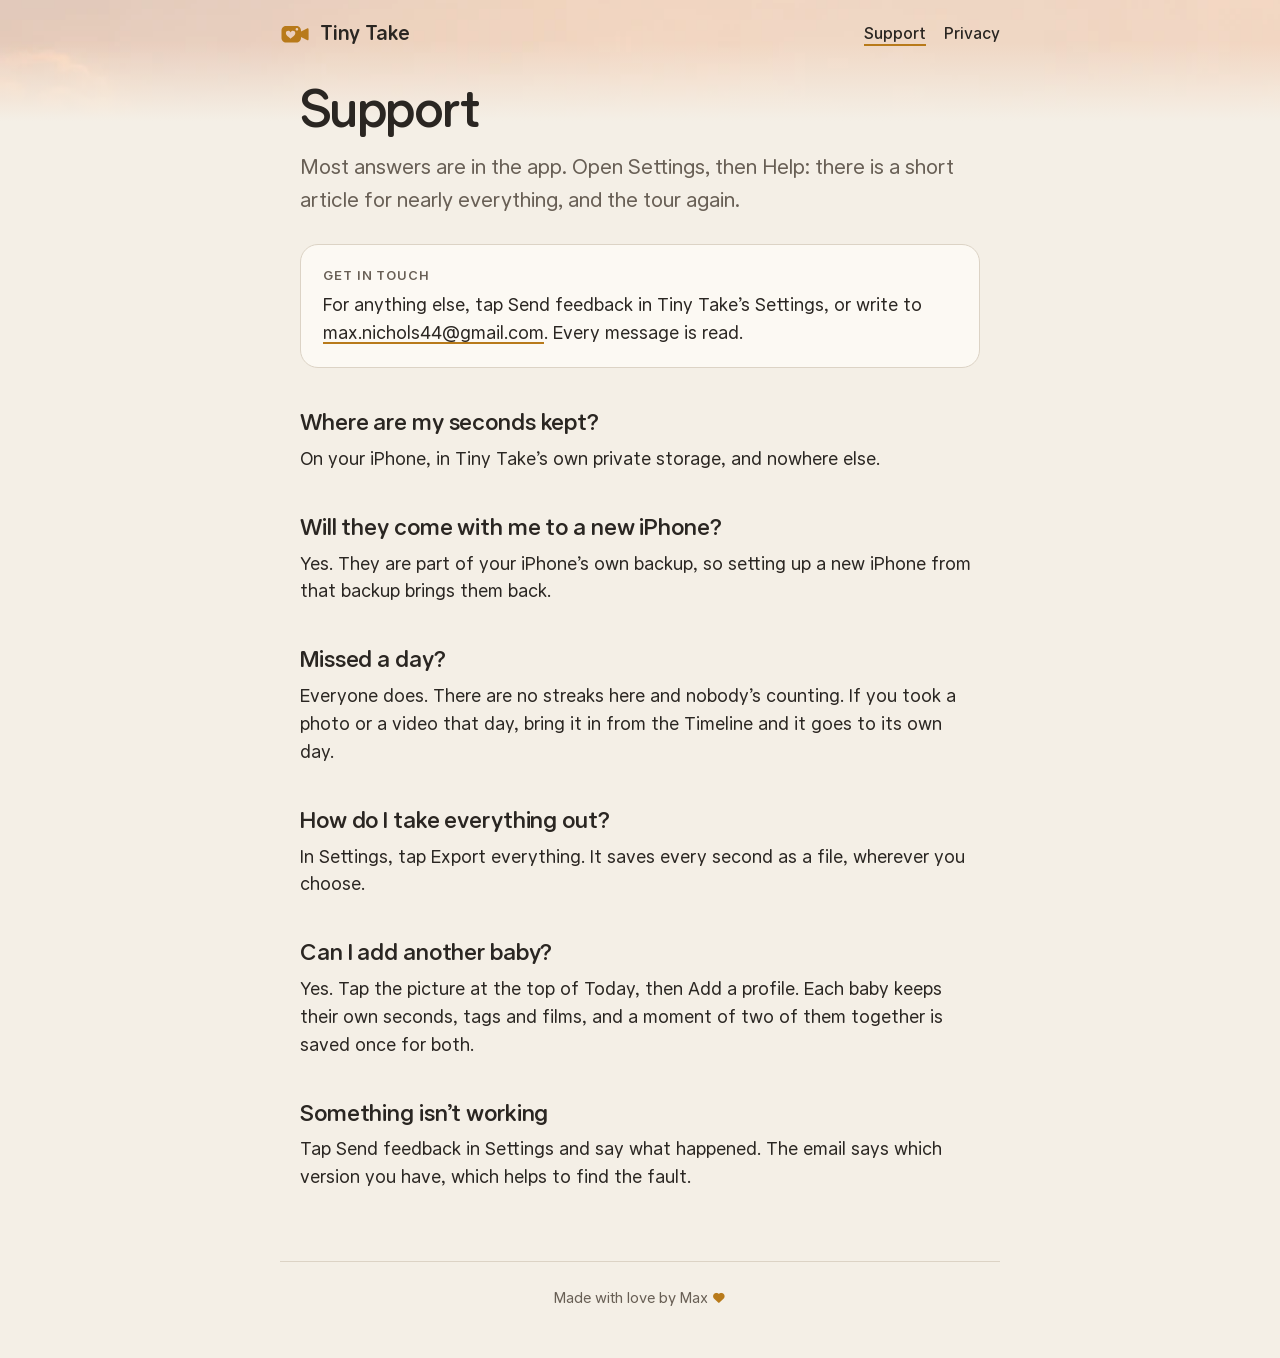
==== support.html @ 1852c401 "The pages as they are in Tiny Take's site folder" ====
<!doctype html>
<html lang="en-GB">
<head>
  <meta charset="utf-8">
  <meta name="viewport" content="width=device-width, initial-scale=1">
  <title>Support · Tiny Take</title>
  <meta name="description" content="Help with Tiny Take, and how to get in touch.">
  <link rel="icon" href="images/favicon.png">
  <link rel="apple-touch-icon" href="images/apple-touch-icon.png">
  <link rel="stylesheet" href="style.css">
</head>
<body>
  <header class="sky">
    <div class="bar">
      <a class="name" href="./"><img src="images/camera.svg" alt="">Tiny Take</a>
      <nav>
        <a href="support.html" aria-current="page">Support</a>
        <a href="privacy.html">Privacy</a>
      </nav>
    </div>
  </header>

  <main>
    <h1>Support</h1>
    <p class="lead">Most answers are in the app. Open Settings, then Help: there is a short article for nearly everything, and the tour again.</p>

    <div class="card">
      <p class="label">Get in touch</p>
      <p>For anything else, tap Send feedback in Tiny Take’s Settings, or write to <a href="mailto:max.nichols44@gmail.com">max.nichols44@gmail.com</a>. Every message is read.</p>
    </div>

    <h2>Where are my seconds kept?</h2>
    <p>On your iPhone, in Tiny Take’s own private storage, and nowhere else.</p>

    <h2>Will they come with me to a new iPhone?</h2>
    <p>Yes. They are part of your iPhone’s own backup, so setting up a new iPhone from that backup brings them back.</p>

    <h2>Missed a day?</h2>
    <p>Everyone does. There are no streaks here and nobody’s counting. If you took a photo or a video that day, bring it in from the Timeline and it goes to its own day.</p>

    <h2>How do I take everything out?</h2>
    <p>In Settings, tap Export everything. It saves every second as a file, wherever you choose.</p>

    <h2>Can I add another baby?</h2>
    <p>Yes. Tap the picture at the top of Today, then Add a profile. Each baby keeps their own seconds, tags and films, and a moment of two of them together is saved once for both.</p>

    <h2>Something isn’t working</h2>
    <p>Tap Send feedback in Settings and say what happened. The email says which version you have, which helps to find the fault.</p>
  </main>

  <footer>Made with love by Max <span class="heart">&#9829;</span></footer>
</body>
</html>
---- style.css ----
/* Tiny Take's web pages, in the app's own look: warm paper, ink, Allo set a fifth rounder than
   it is drawn (as the app sets it), the baby's colour marigold for the camera and the underlines,
   and the warm clouds of the App Store pictures. The colours are the app's own (brand/tokens.json),
   light and dark. */

@font-face {
  font-family: "Allo";
  src: url("fonts/AlloVariable.ttf") format("truetype");
  font-weight: 100 900;
  font-display: swap;
}

:root {
  color-scheme: light dark;
  --paper: #f4efe6;
  --card: #fcf9f3;
  --well: #ebe4d7;
  --ink: #2a2622;
  --ink-secondary: #685f55;
  --hairline: #dcd3c5;
  --marigold: #b87a1a;
  --gold: #ddbb72;
  --sky-fade: rgba(244, 239, 230, 0);
}

@media (prefers-color-scheme: dark) {
  :root {
    --paper: #14110e;
    --card: #1e1a16;
    --well: #1b1713;
    --ink: #ede4d6;
    --ink-secondary: #a99c8b;
    --hairline: #2e2822;
    --marigold: #e6b160;
    --gold: #ebd6a0;
    --sky-fade: rgba(20, 17, 14, 0.55);
  }
}

* { box-sizing: border-box; }

html { -webkit-text-size-adjust: 100%; }

body {
  margin: 0;
  background: var(--paper);
  color: var(--ink);
  font-family: "Allo", ui-rounded, -apple-system, BlinkMacSystemFont, system-ui, sans-serif;
  font-variation-settings: "ROND" 70;
  font-size: 18px;
  line-height: 1.55;
  -webkit-font-smoothing: antialiased;
}

/* The clouds behind the top of every page, fading into the paper. */
.sky {
  background:
    linear-gradient(to bottom, var(--sky-fade) 0%, var(--sky-fade) 35%, var(--paper) 100%),
    url("images/clouds.webp") center 38% / cover no-repeat;
  padding: 18px 20px 72px;
}

.bar {
  max-width: 720px;
  margin: 0 auto;
  display: flex;
  align-items: center;
  justify-content: space-between;
  gap: 16px;
}

.name {
  display: inline-flex;
  align-items: center;
  gap: 10px;
  color: var(--ink);
  text-decoration: none;
  font-weight: 600;
  font-size: 20px;
  letter-spacing: -0.01em;
}

.name img { width: 30px; height: 26px; }

.bar nav { display: flex; gap: 18px; font-size: 16px; }

.bar nav a { color: var(--ink); text-decoration: none; font-weight: 500; }

.bar nav a[aria-current="page"] {
  text-decoration: underline;
  text-decoration-color: var(--marigold);
  text-decoration-thickness: 2px;
  text-underline-offset: 5px;
}

main {
  max-width: 720px;
  margin: -40px auto 0;
  padding: 0 20px 56px;
}

h1 {
  font-size: clamp(36px, 8vw, 52px);
  font-weight: 560;
  letter-spacing: -0.012em;
  line-height: 1.08;
  margin: 0 0 14px;
}

h2 {
  font-size: 23px;
  font-weight: 560;
  letter-spacing: -0.005em;
  line-height: 1.25;
  margin: 40px 0 8px;
}

p, li { margin: 0 0 14px; }

ul { padding-left: 22px; margin: 0 0 14px; }

li::marker { color: var(--marigold); }

.lead { font-size: 21px; color: var(--ink-secondary); margin-bottom: 8px; }

.small { font-size: 15px; color: var(--ink-secondary); }

/* Small capitals, as the app's labels are ("WEEK 3", "TODAY"). */
.label {
  font-size: 13px;
  font-weight: 600;
  letter-spacing: 0.07em;
  text-transform: uppercase;
  color: var(--ink-secondary);
  margin: 0 0 6px;
}

a {
  color: inherit;
  text-decoration: underline;
  text-decoration-color: var(--marigold);
  text-decoration-thickness: 2px;
  text-underline-offset: 3px;
}

.card {
  background: var(--card);
  border: 1px solid var(--hairline);
  border-radius: 18px;
  padding: 20px 22px 6px;
  margin: 28px 0;
}

.icon {
  width: 120px;
  height: 120px;
  border-radius: 27px;
  box-shadow: 0 14px 34px rgba(84, 48, 26, 0.18);
  display: block;
  margin: 0 0 22px;
}

.links { display: flex; flex-wrap: wrap; gap: 12px; margin: 26px 0 0; }

.links a {
  display: inline-block;
  padding: 10px 20px;
  border-radius: 999px;
  background: var(--card);
  border: 1px solid var(--hairline);
  text-decoration: none;
  font-weight: 560;
  font-size: 17px;
}

footer {
  max-width: 720px;
  margin: 0 auto;
  padding: 24px 20px 48px;
  border-top: 1px solid var(--hairline);
  color: var(--ink-secondary);
  font-size: 15px;
  text-align: center;
}

footer .heart { color: var(--marigold); }

@media (max-width: 520px) {
  body { font-size: 17px; }
  .sky { padding: 14px 16px 64px; }
  main { padding: 0 16px 48px; }
  footer { padding: 22px 16px 40px; }
  .bar nav { gap: 14px; font-size: 15px; }
  .name { font-size: 18px; }
  .lead { font-size: 19px; }
}
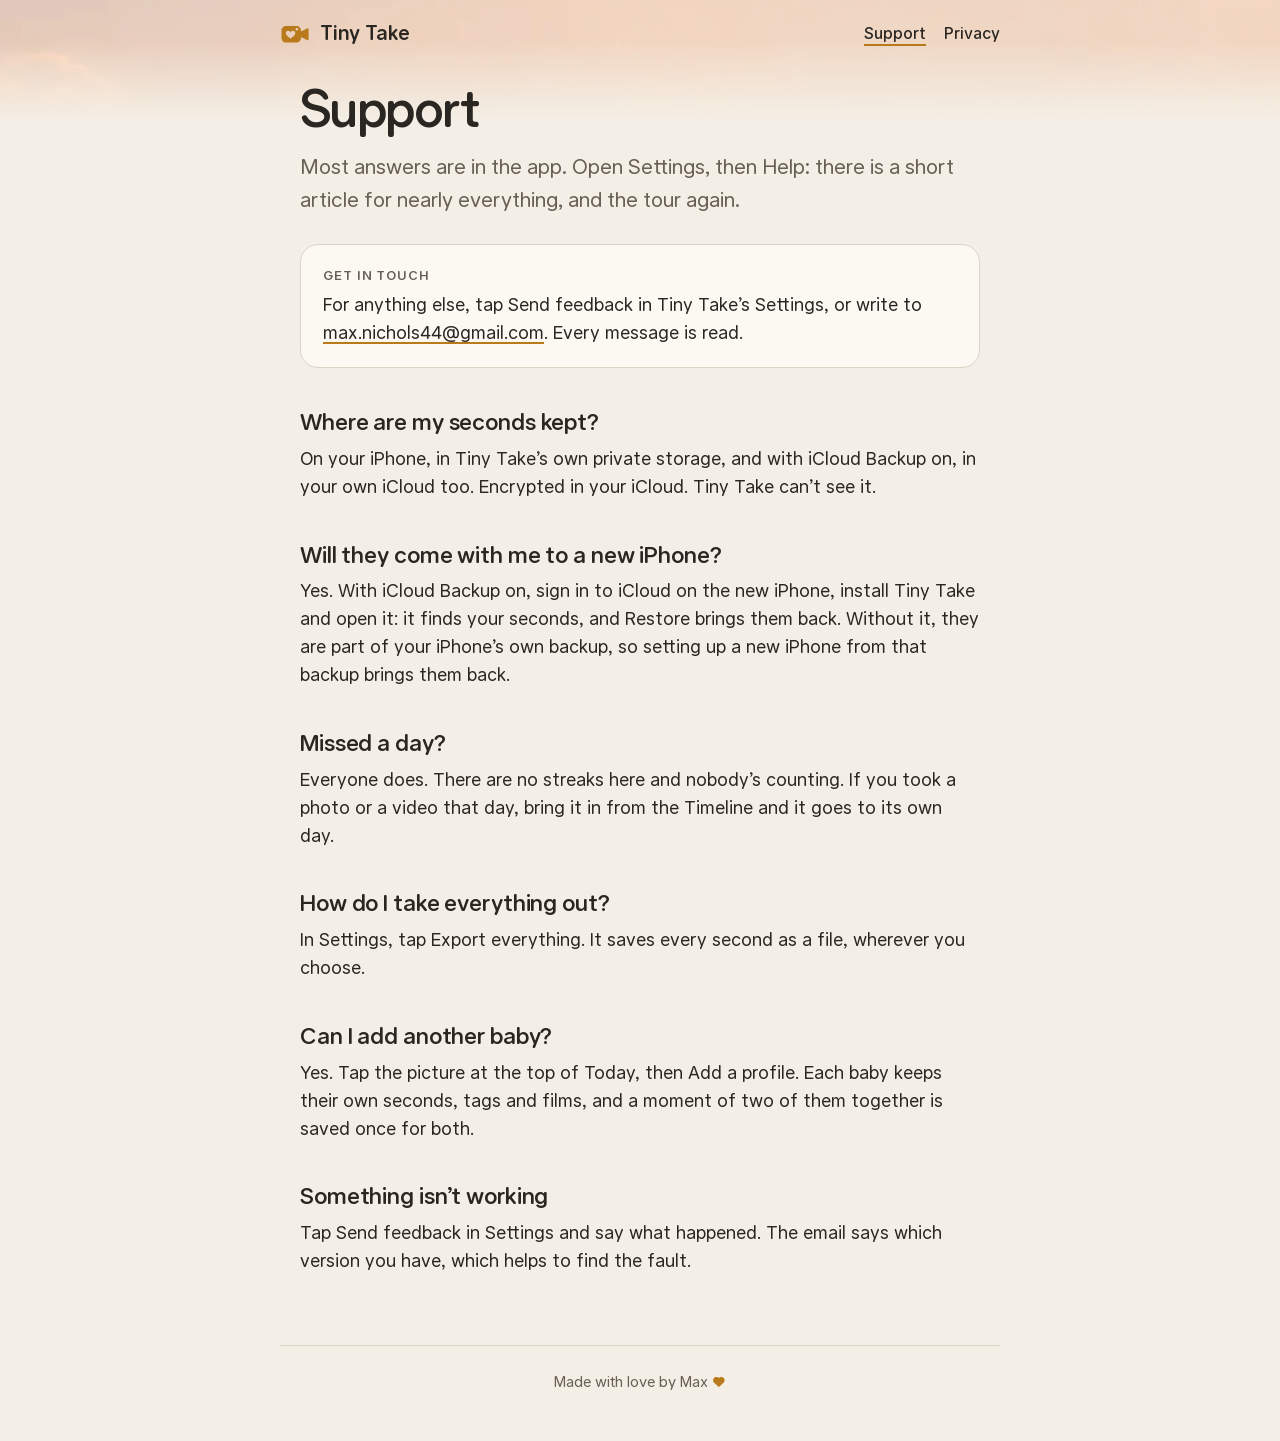
==== commit c62ba20b: "The pages as they are in Tiny Take's site folder" ====
--- a/support.html
+++ b/support.html
@@ -30,10 +30,10 @@
     </div>
 
     <h2>Where are my seconds kept?</h2>
-    <p>On your iPhone, in Tiny Take’s own private storage, and nowhere else.</p>
+    <p>On your iPhone, in Tiny Take’s own private storage, and with iCloud Backup on, in your own iCloud too. Encrypted in your iCloud. Tiny Take can’t see it.</p>
 
     <h2>Will they come with me to a new iPhone?</h2>
-    <p>Yes. They are part of your iPhone’s own backup, so setting up a new iPhone from that backup brings them back.</p>
+    <p>Yes. With iCloud Backup on, sign in to iCloud on the new iPhone, install Tiny Take and open it: it finds your seconds, and Restore brings them back. Without it, they are part of your iPhone’s own backup, so setting up a new iPhone from that backup brings them back.</p>
 
     <h2>Missed a day?</h2>
     <p>Everyone does. There are no streaks here and nobody’s counting. If you took a photo or a video that day, bring it in from the Timeline and it goes to its own day.</p>
